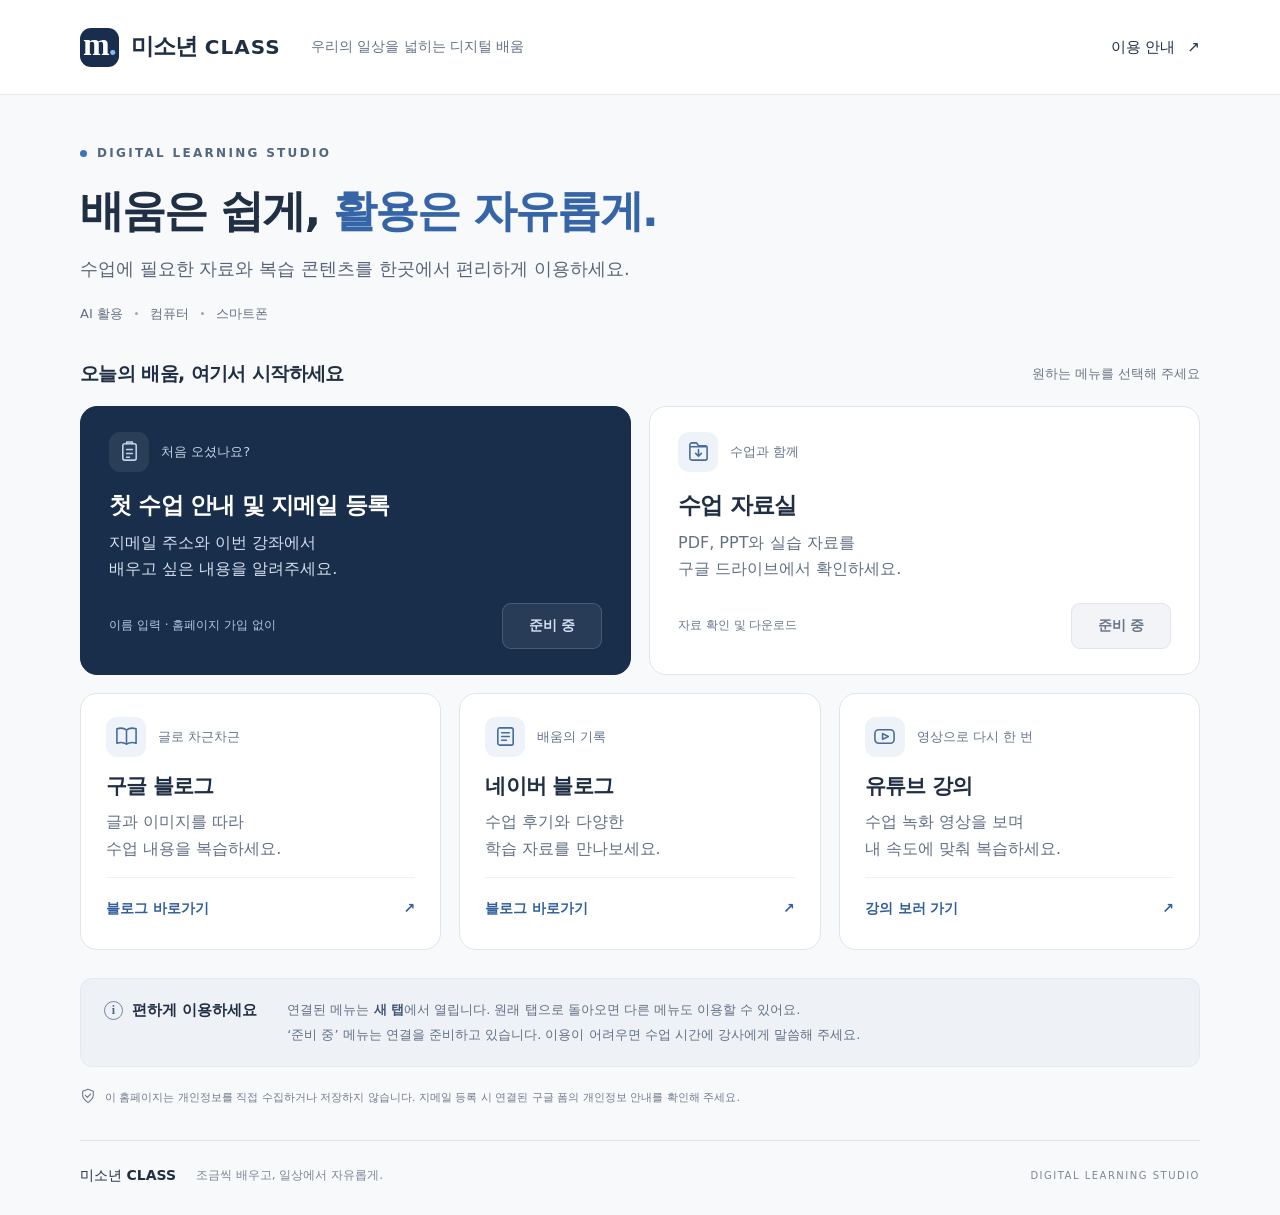
==== index.html @ c2095223 "Build accessible Misonyeon CLASS learning homepage" ====
<!doctype html>
<html lang="ko">
<head>
<meta charset="utf-8">
<meta name="viewport" content="width=device-width,initial-scale=1">
<meta name="description" content="미소년 CLASS — AI·컴퓨터·스마트폰 수업 자료와 복습 콘텐츠를 한곳에서 만나세요.">
<meta name="theme-color" content="#182b46">
<title>미소년 CLASS | 디지털 배움터</title>
<link rel="icon" href="./favicon.svg" type="image/svg+xml">
<link rel="stylesheet" href="./styles.css">
<script src="./config.js" defer></script>
<script src="./app.js" defer></script>
</head>
<body>
<a class="skip-link" href="#classroom">수업 메뉴로 바로가기</a>
<header class="site-header"><div class="container header-inner">
<a class="brand" href="./" aria-label="미소년 CLASS 홈"><span class="brand-mark" aria-hidden="true">m<span>.</span></span><span>미소년 <b>CLASS</b></span></a>
<span class="header-note">우리의 일상을 넓히는 디지털 배움</span>
<a class="header-link" href="#help">이용 안내 <span aria-hidden="true">↗</span></a>
</div></header>
<main class="container">
<section class="hero" aria-labelledby="hero-title">
<div class="eyebrow"><span></span> DIGITAL LEARNING STUDIO</div>
<h1 id="hero-title">배움은 쉽게,<br class="mobile-break"> <span>활용은 자유롭게.</span></h1>
<p>수업에 필요한 자료와 복습 콘텐츠를<br class="mobile-break"> 한곳에서 편리하게 이용하세요.</p>
<div class="subjects" aria-label="수업 분야"><span>AI 활용</span><i aria-hidden="true"></i><span>컴퓨터</span><i aria-hidden="true"></i><span>스마트폰</span></div>
</section>
<section id="classroom" aria-labelledby="menu-title">
<div class="section-heading"><h2 id="menu-title">오늘의 배움, 여기서 시작하세요</h2><span>원하는 메뉴를 선택해 주세요</span></div>
<div class="primary-grid">
<article class="card featured" data-service="registration">
<div class="card-top"><span class="icon" data-icon="form"></span><span class="category">처음 오셨나요?</span></div>
<h3>첫 수업 안내 및 지메일 등록</h3>
<p>지메일 주소와 이번 강좌에서<br>배우고 싶은 내용을 알려주세요.</p>
<div class="card-bottom"><span class="detail">이름 입력 · 홈페이지 가입 없이</span><button class="action" type="button" disabled>준비 중</button></div>
</article>
<article class="card materials" data-service="materials">
<div class="card-top"><span class="icon" data-icon="folder"></span><span class="category">수업과 함께</span></div>
<h3>수업 자료실</h3>
<p>PDF, PPT와 실습 자료를<br>구글 드라이브에서 확인하세요.</p>
<div class="card-bottom"><span class="detail">자료 확인 및 다운로드</span><button class="action" type="button" disabled>준비 중</button></div>
</article>
</div>
<div class="secondary-grid">
<article class="card compact" data-service="googleBlog">
<div class="card-top"><span class="icon" data-icon="book"></span><span class="category">글로 차근차근</span></div>
<h3>구글 블로그</h3><p>글과 이미지를 따라<br>수업 내용을 복습하세요.</p>
<div class="card-bottom"><button class="action" type="button" disabled>준비 중</button></div>
</article>
<article class="card compact" data-service="naverBlog">
<div class="card-top"><span class="icon" data-icon="note"></span><span class="category">배움의 기록</span></div>
<h3>네이버 블로그</h3><p>수업 후기와 다양한<br>학습 자료를 만나보세요.</p>
<div class="card-bottom"><button class="action" type="button" disabled>준비 중</button></div>
</article>
<article class="card compact" data-service="youtube">
<div class="card-top"><span class="icon" data-icon="play"></span><span class="category">영상으로 다시 한 번</span></div>
<h3>유튜브 강의</h3><p>수업 녹화 영상을 보며<br>내 속도에 맞춰 복습하세요.</p>
<div class="card-bottom"><button class="action" type="button" disabled>준비 중</button></div>
</article>
</div>
<noscript><p class="notice">메뉴를 이용하려면 브라우저에서 JavaScript를 켜 주세요.</p></noscript>
</section>
<section id="help" class="help" aria-labelledby="help-title">
<div><span class="help-symbol" aria-hidden="true">i</span><h2 id="help-title">편하게 이용하세요</h2></div>
<p>연결된 메뉴는 <strong>새 탭</strong>에서 열립니다. 원래 탭으로 돌아오면 다른 메뉴도 이용할 수 있어요.<br>‘준비 중’ 메뉴는 연결을 준비하고 있습니다. 이용이 어려우면 수업 시간에 강사에게 말씀해 주세요.</p>
</section>
<div class="privacy-note"><span data-icon="shield" aria-hidden="true"></span><p>이 홈페이지는 개인정보를 직접 수집하거나 저장하지 않습니다.<br class="mobile-break"> 지메일 등록 시 연결된 구글 폼의 개인정보 안내를 확인해 주세요.</p></div>
</main>
<footer class="container site-footer"><span>미소년 <b>CLASS</b></span><p>조금씩 배우고, 일상에서 자유롭게.</p><span class="footer-label">DIGITAL LEARNING STUDIO</span></footer>
</body></html>
---- styles.css ----
*{box-sizing:border-box}html{scroll-behavior:smooth;scroll-padding-top:24px}body{margin:0;background:#f8f9fb;color:#202f43;font-family:"Pretendard","Noto Sans KR","Malgun Gothic",system-ui,sans-serif;font-size:17px;line-height:1.65;word-break:keep-all}a{color:inherit;text-decoration:none}button{font:inherit}button:disabled{cursor:default}a:focus-visible,button:focus-visible{outline:3px solid #2571db;outline-offset:5px}.container{width:min(1120px,calc(100% - 80px));margin-inline:auto}.site-header{background:#fff;border-bottom:1px solid #e6e9ef}.header-inner{height:94px;display:flex;align-items:center;gap:30px}.brand{display:flex;align-items:center;gap:12px;font-size:23px;font-weight:700;letter-spacing:-.8px}.brand b{font-size:20px;letter-spacing:1px}.brand-mark{width:39px;height:39px;display:grid;place-content:center;background:#192e4c;color:white;border-radius:11px;font-family:Georgia,serif;font-size:32px;line-height:1;display:flex;align-items:center;justify-content:center;padding-bottom:6px}.brand-mark span{color:#8cb6f5}.header-note{font-size:14px;color:#657183;flex:1}.header-link{font-size:15px;min-height:44px;display:flex;align-items:center;gap:12px}.hero{padding:49px 0 34px}.eyebrow{font-size:12px;letter-spacing:2.3px;font-weight:700;color:#53677e;display:flex;align-items:center;gap:10px}.eyebrow>span{width:7px;height:7px;border-radius:50%;background:#3e72be}h1{font-size:clamp(30px,3.5vw,44px);line-height:1.35;letter-spacing:-1.8px;margin:17px 0 14px;font-weight:750}h1>span{color:#3565a6}.hero>p{margin:0;color:#586578;font-size:18px}.subjects{display:flex;align-items:center;gap:12px;font-size:13px;color:#657183;margin-top:19px}.subjects i{width:3px;height:3px;border-radius:50%;background:#9ba7b6}.section-heading{display:flex;align-items:center;justify-content:space-between;gap:20px;margin-bottom:16px}.section-heading h2{font-size:19px;margin:0;font-weight:700;letter-spacing:-.6px}.section-heading>span{color:#6b7584;font-size:13px}.primary-grid{display:grid;grid-template-columns:1fr 1fr;gap:18px}.secondary-grid{display:grid;grid-template-columns:repeat(3,1fr);gap:18px;margin-top:18px}.card{background:#fff;border:1px solid #dfe5ed;border-radius:17px;padding:25px 28px;display:flex;flex-direction:column;min-width:0;transition:transform .18s ease,border-color .18s ease,box-shadow .18s ease}.card:has(a):hover{transform:translateY(-3px);border-color:#9db5d8;box-shadow:0 10px 24px #182b4609}.card-top{display:flex;align-items:center;gap:12px}.icon{width:40px;height:40px;display:grid;place-items:center;border-radius:11px;background:#eef3f9;color:#476b9c;flex-shrink:0}svg{width:23px;height:23px;fill:none;stroke:currentColor;stroke-width:1.65;stroke-linecap:round;stroke-linejoin:round}.category{font-size:13px;color:#65758b}h3{font-size:23px;line-height:1.45;letter-spacing:-.8px;margin:17px 0 8px}.card p{font-size:16px;color:#637084;margin:0 0 20px;line-height:1.65}.card-bottom{display:flex;justify-content:space-between;align-items:center;gap:12px;margin-top:auto}.detail{font-size:12px;color:#68778a}.action{min-height:46px;min-width:100px;border:1px solid #e0e5eb;background:#f2f4f7;color:#677386;border-radius:9px;padding:9px 15px;font-size:14px;font-weight:650;display:inline-flex;align-items:center;justify-content:center;gap:22px}.action.link{border:0;background:transparent;color:#315f9d;justify-content:space-between;padding:10px 0;min-width:100%}.action.link:hover{text-decoration:underline;text-underline-offset:5px}.featured{background:#192e4b;border-color:#192e4b;color:white}.featured .icon{background:#ffffff13;color:#bdd2ef}.featured .category{color:#c5d4e8}.featured p{color:#d4deed}.featured .detail{color:#b7c9e1}.featured .action{background:#ffffff12;border-color:#ffffff28;color:#d5e0ef}.featured .action.link{color:white;padding:9px 15px;min-width:160px;background:#ffffff12}.compact{padding:23px 25px 17px}.compact h3{font-size:21px;margin-top:14px}.compact .card-bottom{border-top:1px solid #edf0f4}.compact p{margin-bottom:15px}.compact .action{margin-top:8px}.help{margin-top:28px;background:#eef2f7;border:1px solid #e4e9f0;border-radius:12px;padding:19px 23px;display:flex;gap:30px;align-items:flex-start}.help>div{display:flex;align-items:center;gap:9px;flex-shrink:0}.help h2{margin:0;font-size:15px;line-height:25px}.help-symbol{width:19px;height:19px;border:1.5px solid #7187a3;border-radius:50%;display:grid;place-items:center;font:600 12px Georgia,serif;color:#516780}.help p{margin:0;font-size:13px;color:#617086;line-height:1.9}.help strong{font-weight:650;color:#3f5573}.privacy-note{display:flex;align-items:center;gap:9px;margin:17px 0 28px;color:#707c8c}.privacy-note svg{width:16px;height:16px}.privacy-note p{font-size:11px;margin:0}.site-footer{border-top:1px solid #dfe4ec;display:flex;align-items:center;gap:20px;padding:23px 0 27px;font-size:14px}.site-footer>p{margin:0;color:#7c8796;font-size:12px;flex:1}.footer-label{font-size:10px;letter-spacing:1.5px;color:#7c8796}.skip-link{position:absolute;top:-100px;left:20px;background:white;padding:12px;z-index:10}.skip-link:focus{top:10px}.mobile-break{display:none}.notice{padding:16px;background:#fff0db}
@media(min-width:1500px){.hero{padding-top:62px;padding-bottom:42px}.card{padding-top:28px;padding-bottom:26px}.compact{padding-bottom:17px}}
@media(max-width:900px){.container{width:calc(100% - 48px)}.header-note{display:none}.header-inner{justify-content:space-between}.card{padding:22px}.detail{display:none}.secondary-grid{gap:14px}.compact{padding:20px}.compact h3{font-size:20px}.card-top{gap:8px}.category{font-size:12px}.help{gap:18px}.footer-label{display:none}}
@media(max-width:620px){.container{width:calc(100% - 36px)}.header-inner{height:76px;gap:12px}.brand{font-size:20px;gap:9px}.brand b{font-size:17px}.brand-mark{width:34px;height:34px;font-size:28px}.header-link{font-size:13px}.hero{padding:34px 0 28px}.eyebrow{font-size:10px;letter-spacing:1.9px}h1{font-size:34px;letter-spacing:-1.5px;line-height:1.4;margin-top:16px}.mobile-break{display:block}.hero>p{font-size:16px;line-height:1.8}.subjects{margin-top:16px}.section-heading{margin-bottom:14px}.section-heading h2{font-size:17px}.section-heading>span{display:none}.primary-grid,.secondary-grid{grid-template-columns:1fr;gap:14px}.secondary-grid{margin-top:14px}.card{padding:23px}.card-top{gap:12px}.category{font-size:13px}h3{font-size:22px}.card p{font-size:17px}.detail{display:block;font-size:11px}.card-bottom{gap:8px}.compact h3{font-size:22px}.compact p br{display:none}.compact .action{min-height:49px}.help{margin-top:24px;padding:20px;display:block}.help p{margin-top:11px;font-size:14px}.help p br{display:none}.privacy-note{align-items:flex-start}.privacy-note p{font-size:12px}.privacy-note .mobile-break{display:none}.site-footer{display:block;padding:22px 0}.site-footer>p{margin-top:6px;font-size:12px}}
@media(prefers-reduced-motion:reduce){html{scroll-behavior:auto}.card{transition:none}.card:has(a):hover{transform:none}}
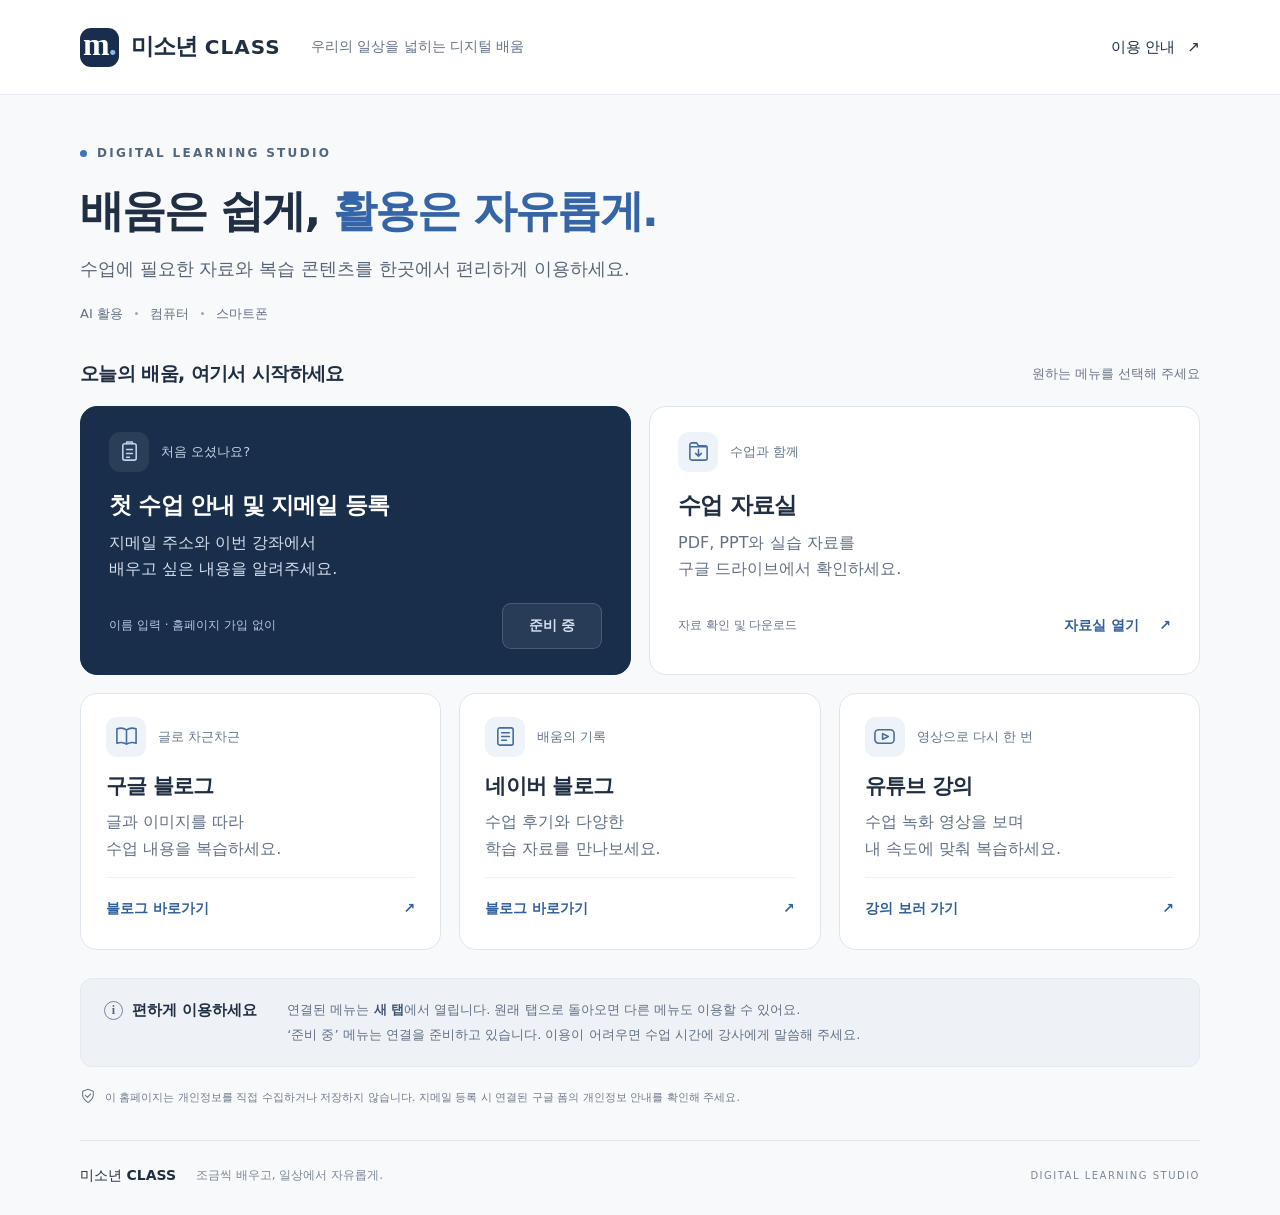
==== commit cb454e2a: "Refresh cached assets for materials link launch" ====
--- a/index.html
+++ b/index.html
@@ -7,8 +7,8 @@
 <meta name="theme-color" content="#182b46">
 <title>미소년 CLASS | 디지털 배움터</title>
 <link rel="icon" href="./favicon.svg" type="image/svg+xml">
-<link rel="stylesheet" href="./styles.css">
-<script src="./config.js" defer></script>
+<link rel="stylesheet" href="./styles.css?v=2">
+<script src="./config.js?v=2" defer></script>
 <script src="./app.js" defer></script>
 </head>
 <body>
--- a/styles.css
+++ b/styles.css
@@ -3,3 +3,5 @@
 @media(max-width:900px){.container{width:calc(100% - 48px)}.header-note{display:none}.header-inner{justify-content:space-between}.card{padding:22px}.detail{display:none}.secondary-grid{gap:14px}.compact{padding:20px}.compact h3{font-size:20px}.card-top{gap:8px}.category{font-size:12px}.help{gap:18px}.footer-label{display:none}}
 @media(max-width:620px){.container{width:calc(100% - 36px)}.header-inner{height:76px;gap:12px}.brand{font-size:20px;gap:9px}.brand b{font-size:17px}.brand-mark{width:34px;height:34px;font-size:28px}.header-link{font-size:13px}.hero{padding:34px 0 28px}.eyebrow{font-size:10px;letter-spacing:1.9px}h1{font-size:34px;letter-spacing:-1.5px;line-height:1.4;margin-top:16px}.mobile-break{display:block}.hero>p{font-size:16px;line-height:1.8}.subjects{margin-top:16px}.section-heading{margin-bottom:14px}.section-heading h2{font-size:17px}.section-heading>span{display:none}.primary-grid,.secondary-grid{grid-template-columns:1fr;gap:14px}.secondary-grid{margin-top:14px}.card{padding:23px}.card-top{gap:12px}.category{font-size:13px}h3{font-size:22px}.card p{font-size:17px}.detail{display:block;font-size:11px}.card-bottom{gap:8px}.compact h3{font-size:22px}.compact p br{display:none}.compact .action{min-height:49px}.help{margin-top:24px;padding:20px;display:block}.help p{margin-top:11px;font-size:14px}.help p br{display:none}.privacy-note{align-items:flex-start}.privacy-note p{font-size:12px}.privacy-note .mobile-break{display:none}.site-footer{display:block;padding:22px 0}.site-footer>p{margin-top:6px;font-size:12px}}
 @media(prefers-reduced-motion:reduce){html{scroll-behavior:auto}.card{transition:none}.card:has(a):hover{transform:none}}
+
+.materials .action.link{min-width:0;gap:20px}
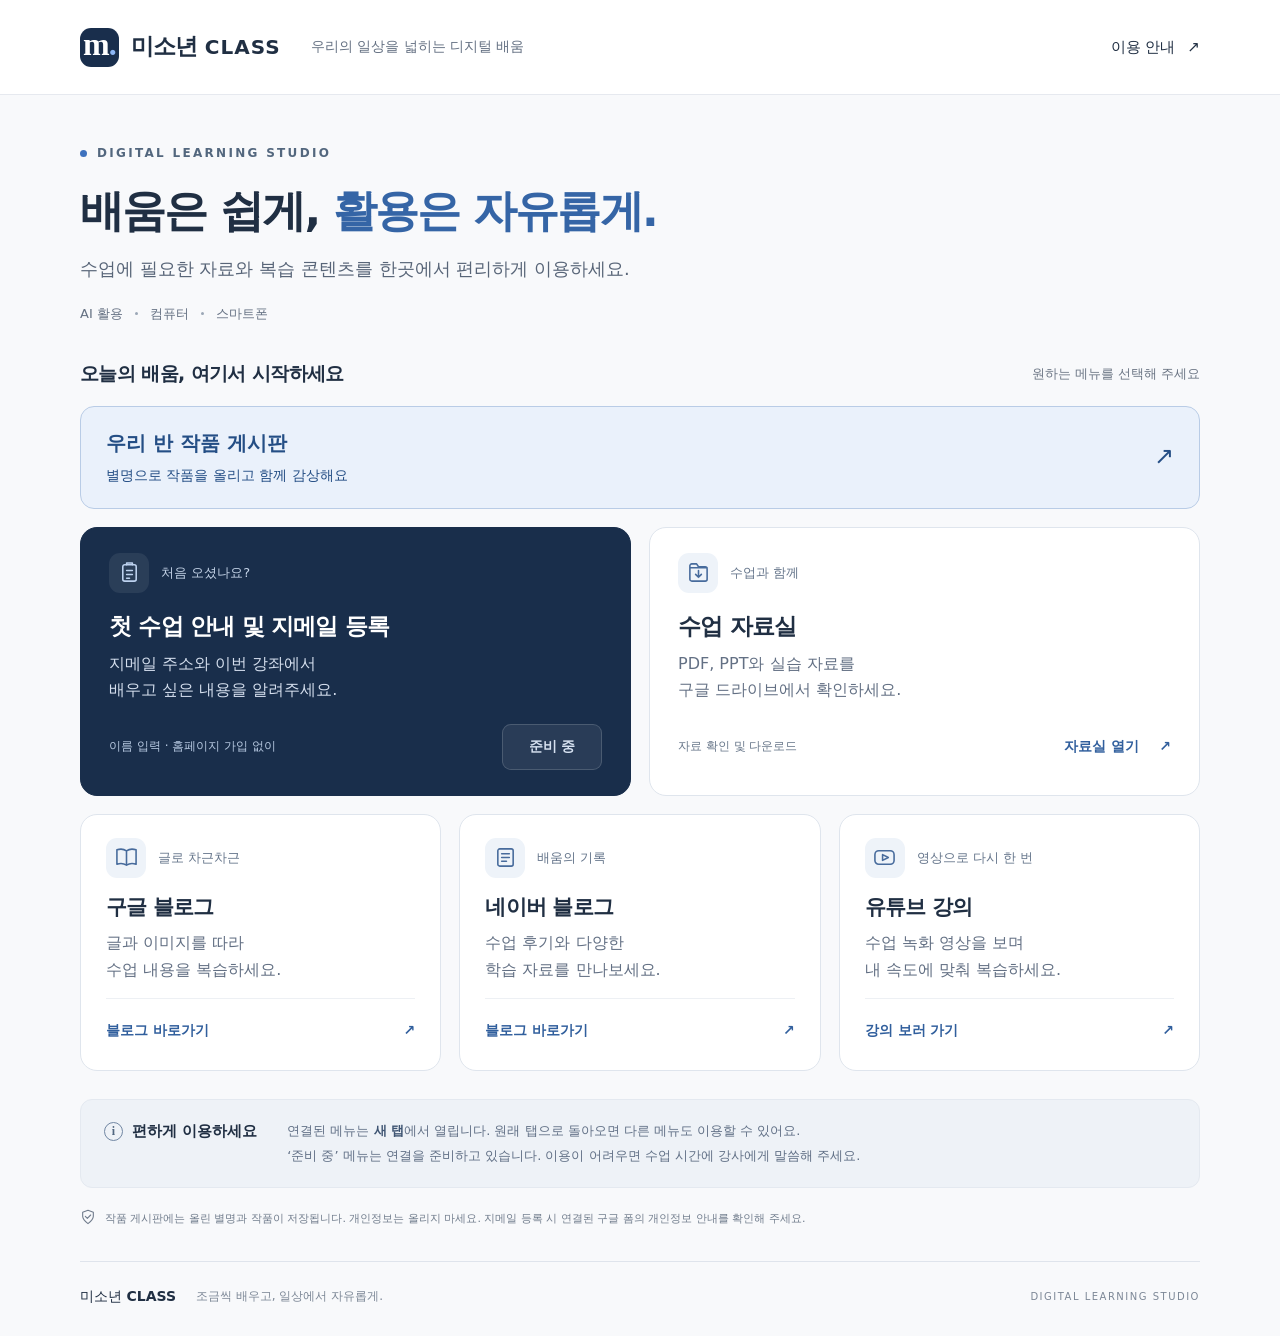
==== commit a062aaa2: "Add integrated classroom artwork gallery" ====
--- a/index.html
+++ b/index.html
@@ -8,7 +8,7 @@
 <title>미소년 CLASS | 디지털 배움터</title>
 <link rel="icon" href="./favicon.svg" type="image/svg+xml">
 <link rel="stylesheet" href="./styles.css?v=2">
-<script src="./config.js?v=2" defer></script>
+<script src="./config.js?v=3" defer></script>
 <script src="./app.js" defer></script>
 </head>
 <body>
@@ -27,6 +27,7 @@
 </section>
 <section id="classroom" aria-labelledby="menu-title">
 <div class="section-heading"><h2 id="menu-title">오늘의 배움, 여기서 시작하세요</h2><span>원하는 메뉴를 선택해 주세요</span></div>
+<a href="./gallery.html" style="display:flex;align-items:center;justify-content:space-between;gap:16px;margin:0 0 18px;padding:20px 25px;border:1px solid #b9cce6;border-radius:14px;background:#eaf1fb;color:#244e85"><span><strong style="font-size:20px">우리 반 작품 게시판</strong><br><span style="font-size:14px">별명으로 작품을 올리고 함께 감상해요</span></span><span aria-hidden="true" style="font-size:24px">↗</span></a>
 <div class="primary-grid">
 <article class="card featured" data-service="registration">
 <div class="card-top"><span class="icon" data-icon="form"></span><span class="category">처음 오셨나요?</span></div>
@@ -64,7 +65,7 @@
 <div><span class="help-symbol" aria-hidden="true">i</span><h2 id="help-title">편하게 이용하세요</h2></div>
 <p>연결된 메뉴는 <strong>새 탭</strong>에서 열립니다. 원래 탭으로 돌아오면 다른 메뉴도 이용할 수 있어요.<br>‘준비 중’ 메뉴는 연결을 준비하고 있습니다. 이용이 어려우면 수업 시간에 강사에게 말씀해 주세요.</p>
 </section>
-<div class="privacy-note"><span data-icon="shield" aria-hidden="true"></span><p>이 홈페이지는 개인정보를 직접 수집하거나 저장하지 않습니다.<br class="mobile-break"> 지메일 등록 시 연결된 구글 폼의 개인정보 안내를 확인해 주세요.</p></div>
+<div class="privacy-note"><span data-icon="shield" aria-hidden="true"></span><p>작품 게시판에는 올린 별명과 작품이 저장됩니다. 개인정보는 올리지 마세요.<br class="mobile-break"> 지메일 등록 시 연결된 구글 폼의 개인정보 안내를 확인해 주세요.</p></div>
 </main>
 <footer class="container site-footer"><span>미소년 <b>CLASS</b></span><p>조금씩 배우고, 일상에서 자유롭게.</p><span class="footer-label">DIGITAL LEARNING STUDIO</span></footer>
 </body></html>
